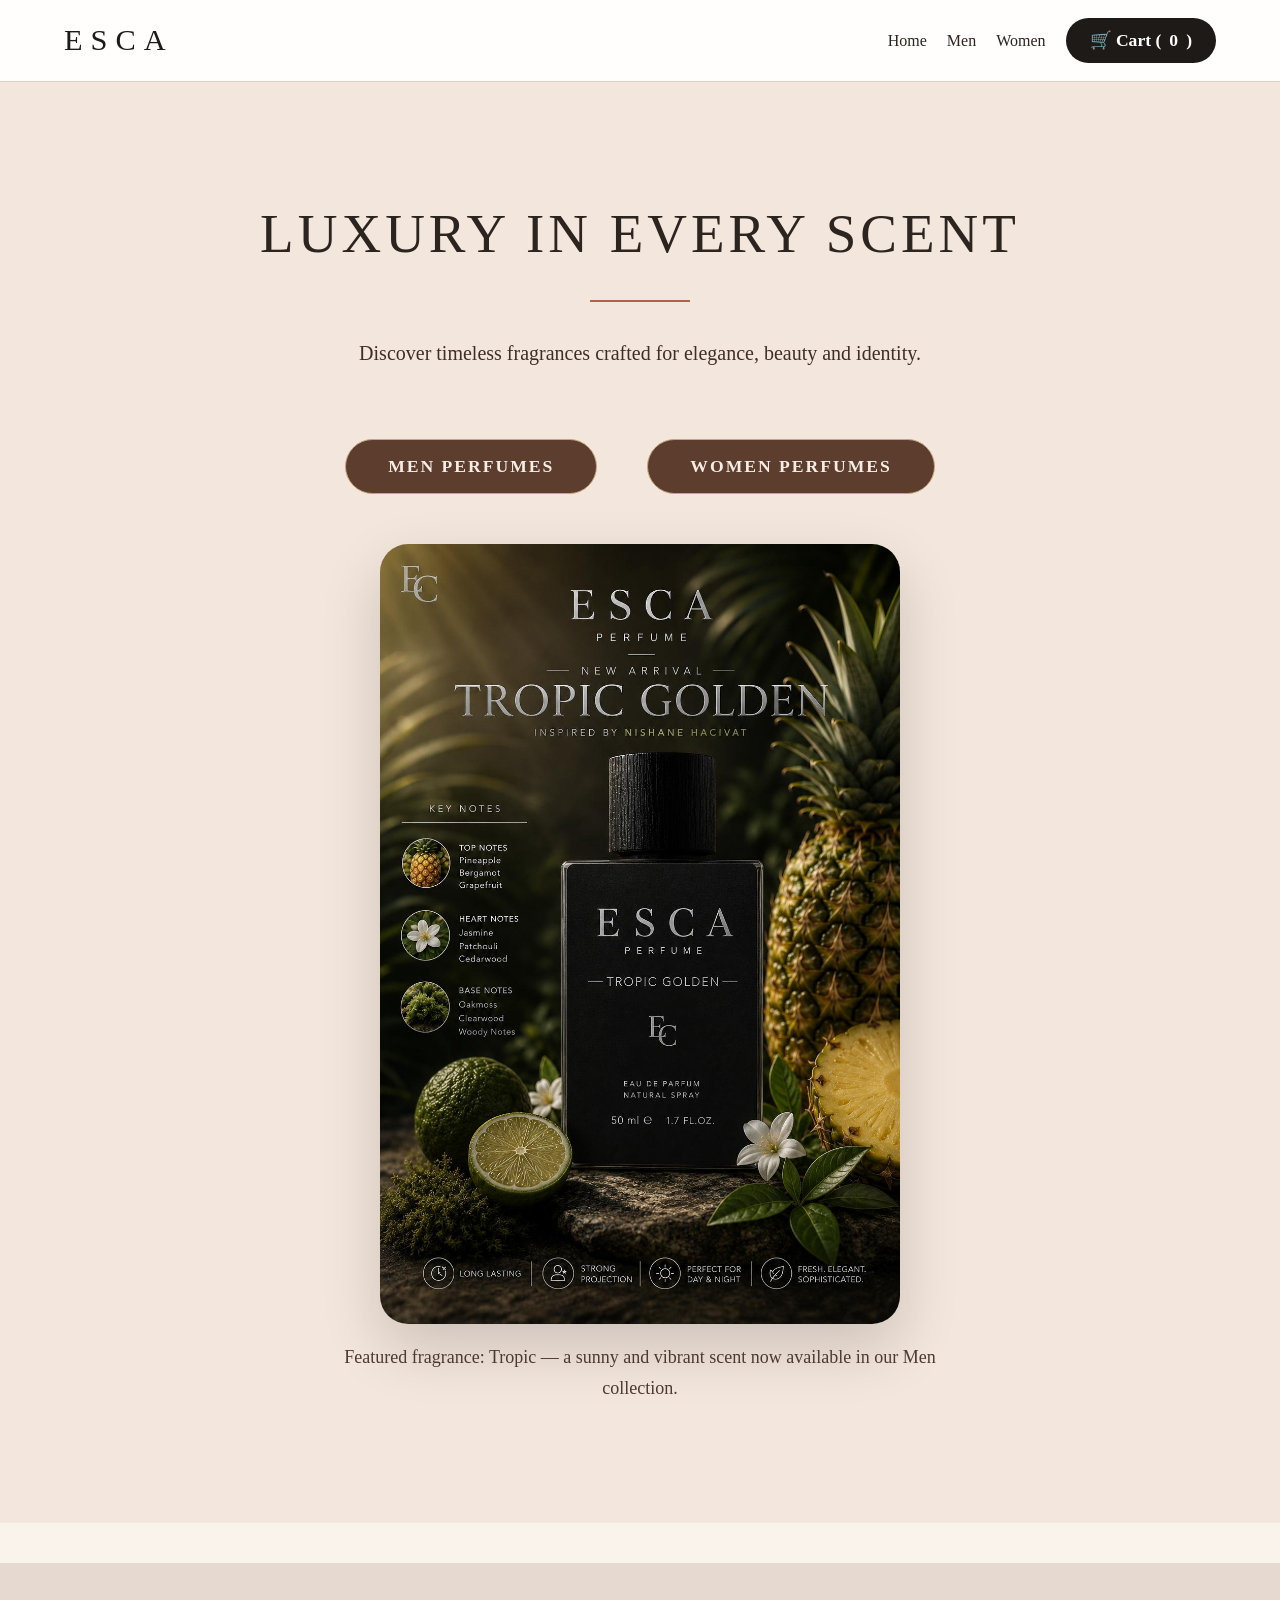
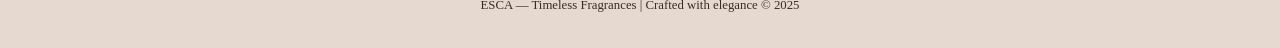
==== index.html @ eadca5fd "Add files via upload" ====
<!DOCTYPE html>
<html lang="en">
<head>
    <meta charset="UTF-8">
    <meta name="viewport" content="width=device-width, initial-scale=1.0, user-scalable=yes">
    <title>ESCA Perfumes | Luxury Scents</title>
    <link rel="stylesheet" href="style.css">
</head>
<body>

<header>
    <h1><span id="admin-trigger" style="cursor: default; user-select: none;">ESCA</span></h1>
    <nav>
        <a href="index.html">Home</a>
        <a href="men.html">Men</a>
        <a href="women.html">Women</a>
        <button id="cart-btn">🛒 Cart (<span id="cart-count">0</span>)</button>
    </nav>
</header>

<main>
    <section class="home">
        <h2>LUXURY IN EVERY SCENT</h2>
        <div class="line"></div>
        <p>Discover timeless fragrances crafted for elegance, beauty and identity.</p>
        <div class="home-buttons">
            <a href="men.html"><button>MEN PERFUMES</button></a>
            <a href="women.html"><button>WOMEN PERFUMES</button></a>
        </div>
        <div class="featured-image-container">
            <img src="tropic.jpg" alt="Tropic perfume" class="featured-image">
            <p>Featured fragrance: Tropic — a sunny and vibrant scent now available in our Men collection.</p>
        </div>
    </section>
</main>

<footer>
    <p>ESCA — Timeless Fragrances | Crafted with elegance © 2025</p>
</footer>

<!-- MODAL (PRODUCT LARGE POPUP) -->
<div id="productModal" class="modal-overlay">
    <div class="product-modal">
        <div class="modal-close" id="closeModalBtn">✕</div>
        <div class="modal-inner">
            <div class="modal-image">
                <img id="modalImg" src="" alt="perfume">
            </div>
            <div class="modal-details">
                <h2 id="modalTitle"></h2>
                <div class="price-badge" id="modalPriceHint">Select size</div>
                <div class="size-selector">
                    <button class="size-btn" id="size50Btn">50 ML — </button>
                    <button class="size-btn" id="size100Btn">100 ML — </button>
                </div>
                <div class="fragrance-notes" id="fragranceNotesBox">
                    <h4>✨ Fragrance notes</h4>
                    <p id="notesText">Experience the signature ESCA blend. Top, heart & base notes carefully selected.</p>
                </div>
            </div>
        </div>
    </div>
</div>

<!-- CART SIDEBAR -->
<div id="cartSidebar" class="cart-sidebar">
    <div class="cart-header">
        <h2>Your Cart</h2>
        <span class="close-cart" id="closeCartSidebarBtn">✕</span>
    </div>
    <ul id="cartList"></ul>
    <div class="cart-total">
        <span>Total:</span>
        <span id="cartTotal">0</span>
        <span>L.E</span>
    </div>
    
    <!-- حقول بيانات العميل -->
    <div class="customer-info">
        <h3>📋 Delivery Details</h3>
        <input type="text" id="customerName" placeholder="Full Name" class="cart-input">
        <input type="tel" id="customerPhone" placeholder="Phone Number" class="cart-input">
        <textarea id="customerAddress" placeholder="Full Address (Street, City, Building)" rows="3" class="cart-input"></textarea>
    </div>
    
    <button class="place-order-btn" id="OrderBtn"> Place Order </button>
</div>
<!-- 1. استدعاء مكتبات فايربيز الأساسية -->
<script src="https://www.gstatic.com/firebasejs/10.8.0/firebase-app-compat.js"></script>
<script src="https://www.gstatic.com/firebasejs/10.8.0/firebase-firestore-compat.js"></script>

<!-- 2. ربط الفايربيز بمشروعك وتشغيل قاعدة البيانات -->
<script>
  const firebaseConfig = {
    apiKey: "AIzaSyCxBPD-orqHQqcExpM0kJfXnNjss--DFhM",
    authDomain: "esca-d3e5d.firebaseapp.com",
    projectId: "esca-d3e5d",
    storageBucket: "esca-d3e5d.firebasestorage.app",
    messagingSenderId: "375569449165",
    appId: "1:375569449165:web:48f9afd018ecf5d6ca2984",
    measurementId: "G-6FMXDCWFWV"
  };

  // تشغيل الفايربيز بالطريقة العادية (Compat)
  firebase.initializeApp(firebaseConfig);
  // تعريف متغير قاعدة البيانات عشان ملف الـ script يشوفه علطول
  var db = firebase.firestore();
</script>

<!-- 3. ملف الكود بتاعك العادي جداً -->
<script src="script.js"></script>
</body>
</html>
---- style.css ----
* {
    margin: 0;
    padding: 0;
    box-sizing: border-box;
    font-family: 'Segoe UI', 'poppins', 'Times New Roman', serif;
}

body {
    background: #f9f3ec;
    color: #1e1a17;
    scroll-behavior: smooth;
}

::-webkit-scrollbar {
    width: 6px;
}
::-webkit-scrollbar-track {
    background: #e2d5ca;
}
::-webkit-scrollbar-thumb {
    background: #3a2c27;
    border-radius: 8px;
}

/* HEADER */
header {
    display: flex;
    justify-content: space-between;
    align-items: center;
    padding: 18px 5%;
    background: #ffffffdd;
    backdrop-filter: blur(8px);
    position: sticky;
    top: 0;
    z-index: 100;
    border-bottom: 1px solid #e0cfc0;
    flex-wrap: wrap;
}
header h1 {
    font-size: 1.9rem;
    letter-spacing: 8px;
    font-weight: 500;
    color: #1e1a17;
}
nav {
    display: flex;
    align-items: center;
    gap: 20px;
    flex-wrap: wrap;
}
nav a {
    text-decoration: none;
    color: #2c241f;
    font-weight: 500;
    transition: 0.2s;
    font-size: 1rem;
}
nav a:hover {
    color: #b1624b;
    border-bottom: 1px solid #b1624b;
}
#cart-btn, nav button {
    background: #1e1a17;
    border: none;
    padding: 12px 24px;
    border-radius: 40px;
    color: white;
    font-size: 1.1rem;
    cursor: pointer;
    transition: 0.2s;
    display: inline-flex;
    align-items: center;
    gap: 8px;
    font-weight: 600;
}
#cart-btn:hover, nav button:hover {
    background: #b1624b;
    transform: scale(0.97);
}
/* ========================
   HOME PAGE - زي الأول بالضبط
   ======================== */

.home {
    text-align: center;
    padding: 120px 20px;
    background: #f3e6dc;
    min-height: 70vh;
    display: flex;
    flex-direction: column;
    justify-content: center;
}

.home h2 {
    font-size: 55px;
    letter-spacing: 4px;
    font-weight: 500;
    margin-bottom: 20px;
    color: #2c241f;
}

.line {
    width: 100px;
    height: 2px;
    background: #b1624b;
    margin: 15px auto;
}

.home p {
    font-size: 20px;
    width: 600px;
    max-width: 90%;
    margin: 20px auto 40px;
    line-height: 1.6;
    color: #3f2e26;
}

.home-buttons {
    display: flex;
    justify-content: center;
    flex-wrap: wrap;
    gap: 20px;
    margin-top: 20px;
}

.home-buttons button {
    padding: 15px 35px;
    margin: 10px;
    border: 1.5px solid #2c241f;
    background: transparent;
    cursor: pointer;
    font-size: 15px;
    letter-spacing: 2px;
    font-weight: 600;
    transition: 0.3s;
    border-radius: 40px;
    color: #2c241f;
}

.home-buttons button:hover {
    background: #2c241f;
    color: #f3e8dc;
}

.featured-image-container {
    display: flex;
    flex-direction: column;
    align-items: center;
    gap: 18px;
    margin-top: 40px;
}

.featured-image {
    width: min(520px, 100%);
    border-radius: 28px;
    box-shadow: 0 24px 60px rgba(0, 0, 0, 0.16);
    object-fit: cover;
}

.featured-image-container p {
    max-width: 680px;
    color: #4b3a33;
    font-size: 18px;
    line-height: 1.7;
    margin: 0;
}

@keyframes fadeInUp {
    from {
        opacity: 0;
        transform: translateY(30px);
    }
    to {
        opacity: 1;
        transform: translateY(0);
    }
}

/* خط صغير تحت ESCA */
.esca-line {
    width: 120px;
    height: 2px;
    background: #b1624b;
    margin: 20px auto 30px;
}

/* العبارة الجذابة */
.tagline-big {
    margin-bottom: 50px;
}

.tagline-big p {
    font-size: clamp(1.2rem, 5vw, 1.8rem);
    font-style: italic;
    color: #5c3d2e;
    font-weight: 400;
    letter-spacing: 2px;
    max-width: 700px;
    margin: 0 auto;
    line-height: 1.6;
}

/* زراير كبار جنب بعض */
.home-buttons {
    display: flex;
    justify-content: center;
    gap: 30px;
    flex-wrap: wrap;
}

.home-buttons a {
    text-decoration: none;
}

.home-buttons button {
    padding: 18px 50px;
    font-size: 1.1rem;
    font-weight: 700;
    letter-spacing: 3px;
    border: 2px solid #2c241f;
    background: transparent;
    cursor: pointer;
    transition: 0.3s;
    border-radius: 50px;
    color: #2c241f;
    min-width: 220px;
}

.home-buttons button:hover {
    background: #2c241f;
    color: #f3e6dc;
    transform: scale(1.05);
    box-shadow: 0 8px 25px rgba(0,0,0,0.1);
}
/* النجوم */
.stars {
    position: absolute;
    top: 0;
    left: 0;
    width: 100%;
    height: 100%;
    pointer-events: none;
    overflow: hidden;
    z-index: 1;
}

.star {
    position: absolute;
    background: #c4a77d;
    border-radius: 50%;
    animation: twinkle 3s infinite ease-in-out;
}

.star.gold {
    background: #d4af37;
    box-shadow: 0 0 6px #d4af37;
}

@keyframes twinkle {
    0%, 100% { opacity: 0.15; transform: scale(1); }
    50% { opacity: 0.7; transform: scale(1.2); }
}

.home-content {
    position: relative;
    z-index: 2;
    padding: 40px 20px;
}

/* كلمة ESCA - كبيرة وحروف متفرقة */
.esca-title {
    display: flex;
    justify-content: center;
    gap: 35px;
    margin-bottom: 40px;
    flex-wrap: wrap;
}

.letter {
    font-size: clamp(5rem, 20vw, 12rem);
    font-weight: 900;
    background: linear-gradient(135deg, #8b6914, #c4a77d, #d4af37, #8b5e3c);
    background-size: 300% 300%;
    -webkit-background-clip: text;
    background-clip: text;
    color: transparent;
    animation: letterGlow 3s ease infinite, float 2s ease-in-out infinite;
    display: inline-block;
    letter-spacing: 20px;
}

@keyframes letterGlow {
    0%, 100% { filter: drop-shadow(0 0 3px #c4a77d); }
    50% { filter: drop-shadow(0 0 20px #d4af37); }
}

@keyframes float {
    0%, 100% { transform: translateY(0px); }
    50% { transform: translateY(-12px); }
}

.letter:nth-child(1) { animation-delay: 0s; }
.letter:nth-child(2) { animation-delay: 0.1s; }
.letter:nth-child(3) { animation-delay: 0.2s; }
.letter:nth-child(4) { animation-delay: 0.3s; }

/* السطر العلوي */
.tagline {
    margin: 30px 0;
}

.glow {
    font-size: 1.3rem;
    letter-spacing: 5px;
    color: #8b5e3c;
    text-shadow: 0 0 8px #d4af37;
    animation: pulseGlow 2s ease infinite;
}

@keyframes pulseGlow {
    0%, 100% { opacity: 0.7; text-shadow: 0 0 3px #c4a77d; }
    50% { opacity: 1; text-shadow: 0 0 15px #d4af37; }
}

/* الجملة */
r-radius: 30px;
/* الجملة - من غير صندوق، أنيق وبسيط */
/* الجملة - خط رفيع تحت */
.hero-quote {
    margin: 50px auto;
    max-width: 800px;
}

.hero-quote p {
    font-size: 1.5rem;
    font-style: italic;
    color: #5c3d2e;
    line-height: 1.8;
    letter-spacing: 1px;
    font-weight: 400;
    border-bottom: 1px solid #c4a77d;
    display: inline-block;
    padding-bottom: 12px;
}


/* زراير الهوم - بنية وكبيرة */
.home .home-buttons button {
    background: #5c3d2e;
    border: 1px solid #c4a77d;
    color: #f5ede4;
    font-weight: 700;
    font-size: 1.1rem;
    padding: 16px 42px;
    letter-spacing: 2px;
    transition: 0.3s;
    border-radius: 50px;
}

.home .home-buttons button:hover {
    background: #c4a77d;
    color: #3d2a1f;
    border-color: #8b6914;
    transform: scale(1.03);
    box-shadow: 0 5px 20px rgba(92, 61, 46, 0.3);
}

/* ========================
   COLLECTION PAGES (men - women)
   ======================== */

.collection {
    text-align: center;
    padding: 50px 5%;
}
.collection h2 {
    font-size: 2rem;
    margin-bottom: 45px;
    font-weight: 500;
    letter-spacing: 2px;
    border-left: 5px solid #b1624b;
    display: inline-block;
    padding-left: 20px;
}
.products-grid {
    display: grid;
    grid-template-columns: repeat(auto-fit, minmax(270px, 1fr));
    gap: 35px;
    max-width: 1400px;
    margin: 0 auto;
}
.perfume-card {
    background: white;
    border-radius: 24px;
    overflow: hidden;
    cursor: pointer;
    transition: all 0.3s ease;
    box-shadow: 0 12px 24px -12px rgba(0,0,0,0.1);
    text-align: center;
    padding-bottom: 20px;
}
.perfume-card:hover {
    transform: translateY(-8px);
    box-shadow: 0 22px 30px -12px rgba(0,0,0,0.2);
}
.perfume-card img {
    width: 100%;
    height: 280px;
    object-fit: cover;
    background: #f7ede4;
    transition: 0.3s;
}
.perfume-card h3 {
    margin: 18px 0 6px;
    font-size: 1.5rem;
    font-weight: 500;
}
.perfume-card span {
    color: #b1624b;
    font-weight: 600;
    font-size: 1rem;
}

/* ========================
   MODAL - LARGE POPUP
   ======================== */

.modal-overlay {
    display: none;
    position: fixed;
    top: 0;
    left: 0;
    width: 100%;
    height: 100%;
    background-color: rgba(0, 0, 0, 0.7);
    backdrop-filter: blur(6px);
    z-index: 1000;
    justify-content: center;
    align-items: center;
}
.product-modal {
    background: #ffffff;
    width: 95%;
    max-width: 1200px;
    max-height: 85vh;
    border-radius: 32px;
    display: flex;
    flex-direction: column;
    overflow-y: auto;
    position: relative;
    animation: fadeSlideUp 0.25s ease;
}
@keyframes fadeSlideUp {
    from {
        opacity: 0;
        transform: translateY(30px);
    }
    to {
        opacity: 1;
        transform: translateY(0);
    }
}
.modal-inner {
    display: flex;
    flex-wrap: wrap;
}
.modal-image {
    flex: 1;
    background: #faf0e8;
    display: flex;
    align-items: center;
    justify-content: center;
    padding: 40px;
}
.modal-image img {
    max-width: 100%;
    max-height: 450px;
    object-fit: contain;
    border-radius: 24px;
    box-shadow: 0 10px 18px rgba(0,0,0,0.1);
}
.modal-details {
    flex: 1.2;
    padding: 35px 40px;
    display: flex;
    flex-direction: column;
    gap: 20px;
    max-height: 80vh;
    overflow-y: auto;
}
.modal-details h2 {
    font-size: 2rem;
    font-weight: 500;
    color: #2c241f;
}
.price-badge {
    background: #f0e2d8;
    display: inline-block;
    padding: 5px 14px;
    border-radius: 40px;
    font-size: 0.9rem;
    font-weight: 600;
    width: fit-content;
}
.size-selector {
    display: flex;
    flex-direction: column;
    gap: 12px;
    margin: 15px 0;
}
.size-btn {
    background: #f4ede8;
    border: 1px solid #cfbfb2;
    padding: 18px 0;
    font-size: 1.2rem;
    font-weight: 700;
    border-radius: 60px;
    cursor: pointer;
    transition: all 0.2s;
    width: 100%;
    color: #2c241f;
}
.size-btn:hover {
    background: #2c241f;
    color: white;
    border-color: #2c241f;
}
.fragrance-notes {
    background: #faf3ed;
    padding: 20px 24px;
    border-radius: 28px;
    margin-top: 10px;
}
.fragrance-notes h4 {
    margin-bottom: 12px;
    font-weight: 600;
    font-size: 1.1rem;
}
.fragrance-notes p {
    font-size: 1rem;
    line-height: 1.6;
    color: #4b3a30;
    white-space: pre-wrap;
    word-break: break-word;
}
.modal-close {
    position: absolute;
    top: 18px;
    right: 24px;
    font-size: 32px;
    background: white;
    width: 42px;
    height: 42px;
    border-radius: 30px;
    display: flex;
    align-items: center;
    justify-content: center;
    cursor: pointer;
    box-shadow: 0 4px 12px rgba(0,0,0,0.1);
    transition: 0.2s;
    z-index: 10;
}
.modal-close:hover {
    background: #f0e0d4;
    transform: rotate(90deg);
}

/* ========================
   CART SIDEBAR
   ======================== */

.cart-sidebar {
    position: fixed;
    top: 0;
    right: -420px;
    width: 380px;
    max-width: 85vw;
    height: 100%;
    background: white;
    box-shadow: -8px 0 28px rgba(0,0,0,0.2);
    z-index: 1100;
    transition: right 0.35s cubic-bezier(0.2, 0.9, 0.4, 1.1);
    display: flex;
    flex-direction: column;
    padding: 20px;
}
.cart-sidebar.show {
    right: 0;
}
.cart-header {
    display: flex;
    justify-content: space-between;
    align-items: center;
    border-bottom: 1px solid #ddd;
    padding-bottom: 12px;
}
.cart-header h2 {
    font-size: 1.7rem;
}
.close-cart {
    font-size: 32px;
    cursor: pointer;
}
#cartList {
    list-style: none;
    flex: 1;
    overflow-y: auto;
    margin: 20px 0;
    padding-right: 6px;
}

/* CART ITEM STYLES */
.cart-item {
    display: flex;
    justify-content: space-between;
    align-items: center;
    flex-wrap: wrap;
    gap: 10px;
    background: #faf3ed;
    margin-bottom: 12px;
    padding: 12px 15px;
    border-radius: 20px;
}
.cart-item-info {
    flex: 2;
}
.cart-item-name {
    font-weight: 700;
    font-size: 0.9rem;
    color: #2c241f;
}
.cart-item-size {
    font-size: 0.7rem;
    color: #b1624b;
}
.cart-item-price {
    font-size: 0.8rem;
    font-weight: 600;
    margin-top: 4px;
}
.cart-item-controls {
    display: flex;
    align-items: center;
    gap: 8px;
}
.qty-btn {
    width: 38px;
    height: 38px;
    border-radius: 50%;
    border: none;
    background: #e0cfc0;
    font-size: 1.4rem;
    font-weight: bold;
    cursor: pointer;
    transition: 0.2s;
}
.qty-btn:hover {
    background: #b1624b;
    color: white;
}
.cart-item-qty {
    font-weight: 700;
    font-size: 1rem;
    min-width: 25px;
    text-align: center;
}
.remove-btn {
    background: none;
    border: none;
    font-size: 1.2rem;
    cursor: pointer;
    padding: 5px 8px;
    border-radius: 50%;
    transition: 0.2s;
}
.remove-btn:hover {
    background: #e0cfc0;
}

/* سعر إجمالي الكارت */
.cart-total {
    display: flex;
    justify-content: space-between;
    align-items: center;
    padding: 15px 0;
    margin-top: 10px;
    border-top: 2px solid #e0cfc0;
    font-size: 1.2rem;
    font-weight: 700;
}
.cart-total span:first-child {
    font-size: 1rem;
    font-weight: 600;
}
.cart-total span:nth-child(2) {
    font-size: 1.3rem;
    color: #b1624b;
}

.place-order-btn {
    background: #1e1a17;
    border: none;
    padding: 18px;
    color: white;
    font-weight: 700;
    border-radius: 60px;
    font-size: 1.1rem;
    cursor: pointer;
    margin-top: 12px;
}
.empty-cart-msg {
    text-align: center;
    color: #8f7a6b;
    padding: 30px 0;
}
footer {
    text-align: center;
    padding: 35px;
    background: #e6d9cf;
    margin-top: 40px;
    color: #3b2c23;
    font-size: 0.8rem;
}

@media (max-width: 700px) {
    .modal-inner {
        flex-direction: column;
    }
    .modal-image {
        padding: 20px;
    }
    .modal-details {
        padding: 20px;
    }
    header {
        flex-direction: column;
        gap: 12px;
    }
}
/* Customer Info Form */
.customer-info {
    margin: 15px 0;
    padding: 15px 0;
    border-top: 1px solid #e0cfc0;
    border-bottom: 1px solid #e0cfc0;
}

.customer-info h3 {
    font-size: 1rem;
    margin-bottom: 12px;
    color: #5c3d2e;
    text-align: center;
}

.cart-input {
    width: 100%;
    padding: 12px;
    margin-bottom: 10px;
    border: 1px solid #e0cfc0;
    border-radius: 12px;
    font-size: 0.9rem;
    background: #fefaf5;
    box-sizing: border-box;
}

.cart-input:focus {
    outline: none;
    border-color: #b1624b;
}
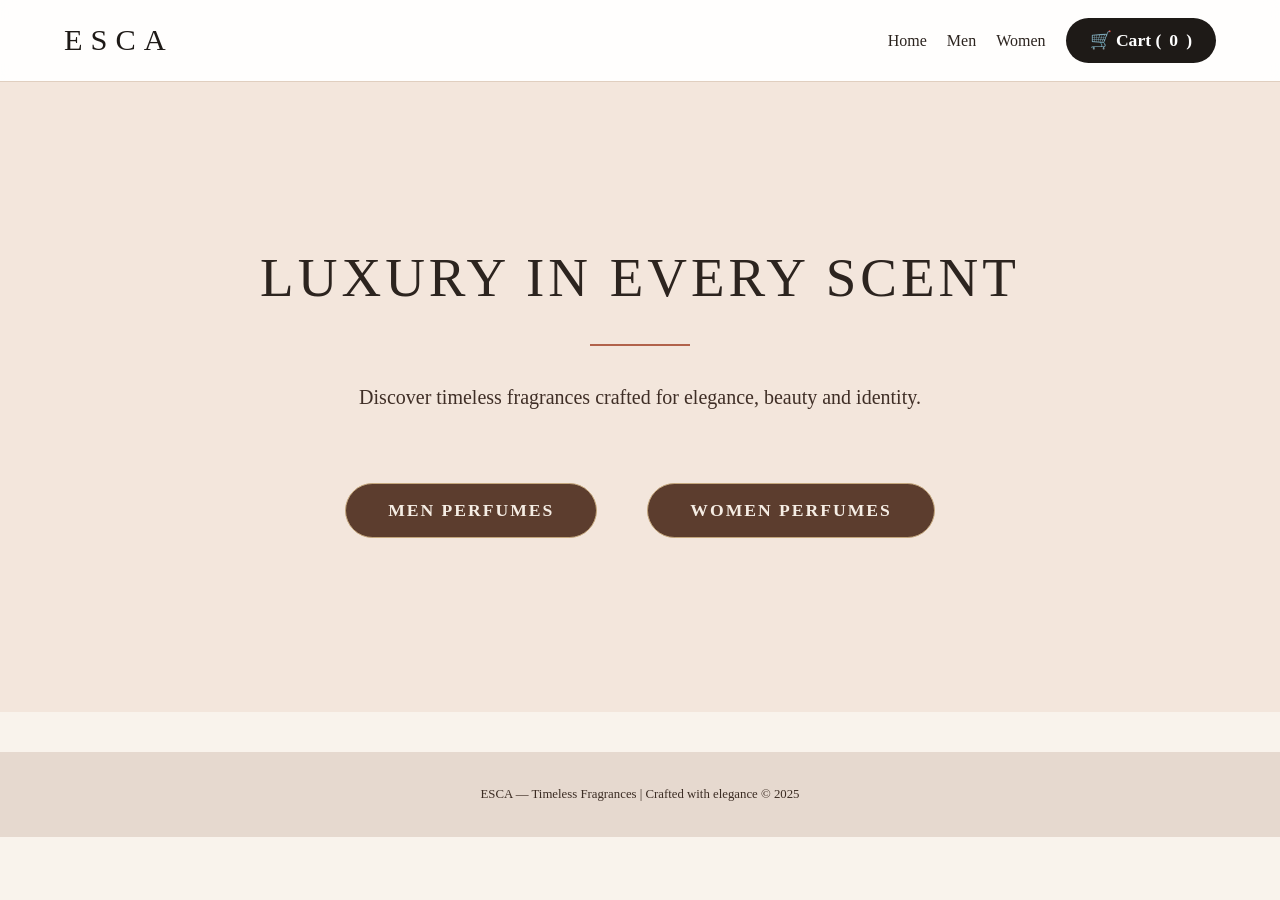
==== commit 94933ccd: "Add files via upload" ====
--- a/index.html
+++ b/index.html
@@ -26,10 +26,6 @@
         <div class="home-buttons">
             <a href="men.html"><button>MEN PERFUMES</button></a>
             <a href="women.html"><button>WOMEN PERFUMES</button></a>
-        </div>
-        <div class="featured-image-container">
-            <img src="tropic.jpg" alt="Tropic perfume" class="featured-image">
-            <p>Featured fragrance: Tropic — a sunny and vibrant scent now available in our Men collection.</p>
         </div>
     </section>
 </main>
--- a/style.css
+++ b/style.css
@@ -140,29 +140,6 @@
 .home-buttons button:hover {
     background: #2c241f;
     color: #f3e8dc;
-}
-
-.featured-image-container {
-    display: flex;
-    flex-direction: column;
-    align-items: center;
-    gap: 18px;
-    margin-top: 40px;
-}
-
-.featured-image {
-    width: min(520px, 100%);
-    border-radius: 28px;
-    box-shadow: 0 24px 60px rgba(0, 0, 0, 0.16);
-    object-fit: cover;
-}
-
-.featured-image-container p {
-    max-width: 680px;
-    color: #4b3a33;
-    font-size: 18px;
-    line-height: 1.7;
-    margin: 0;
 }
 
 @keyframes fadeInUp {
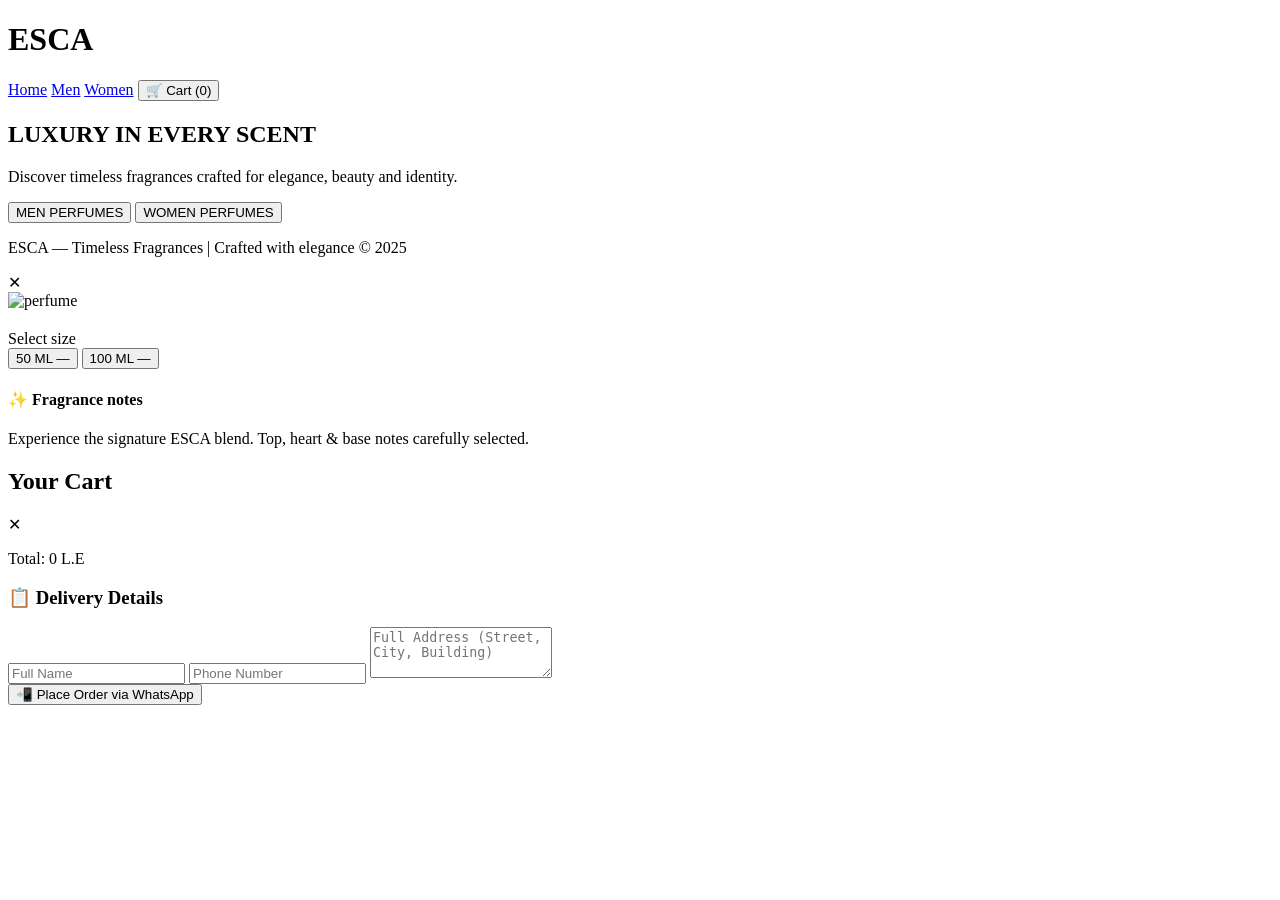
==== commit f5641c5b: "Add files via upload" ====
--- a/index.html
+++ b/index.html
@@ -79,7 +79,7 @@
         <textarea id="customerAddress" placeholder="Full Address (Street, City, Building)" rows="3" class="cart-input"></textarea>
     </div>
     
-    <button class="place-order-btn" id="OrderBtn"> Place Order </button>
+    <button class="place-order-btn" id="whatsappOrderBtn">📲 Place Order via WhatsApp</button>
 </div>
 <!-- 1. استدعاء مكتبات فايربيز الأساسية -->
 <script src="https://www.gstatic.com/firebasejs/10.8.0/firebase-app-compat.js"></script>
@@ -106,4 +106,4 @@
 <!-- 3. ملف الكود بتاعك العادي جداً -->
 <script src="script.js"></script>
 </body>
-</html>
+</html>
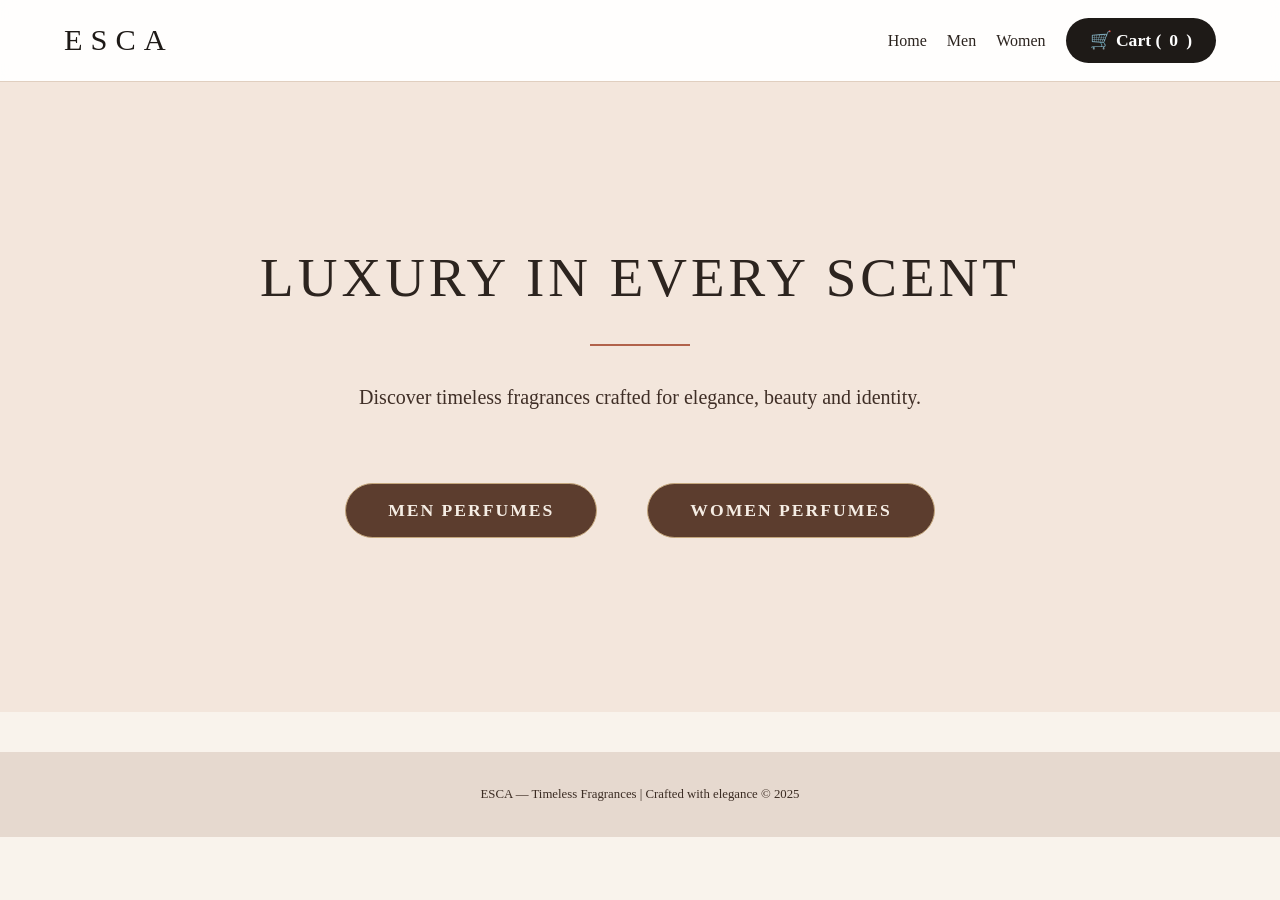
==== commit 4afa04ff: "Update index.html" ====
--- a/index.html
+++ b/index.html
@@ -79,7 +79,7 @@
         <textarea id="customerAddress" placeholder="Full Address (Street, City, Building)" rows="3" class="cart-input"></textarea>
     </div>
     
-    <button class="place-order-btn" id="whatsappOrderBtn">📲 Place Order via WhatsApp</button>
+    <button class="place-order-btn" id="whatsappOrderBtn"> Place Order via</button>
 </div>
 <!-- 1. استدعاء مكتبات فايربيز الأساسية -->
 <script src="https://www.gstatic.com/firebasejs/10.8.0/firebase-app-compat.js"></script>
@@ -106,4 +106,4 @@
 <!-- 3. ملف الكود بتاعك العادي جداً -->
 <script src="script.js"></script>
 </body>
-</html>+</html>
--- a/style.css
+++ b/style.css
@@ -0,0 +1,746 @@
+* {
+    margin: 0;
+    padding: 0;
+    box-sizing: border-box;
+    font-family: 'Segoe UI', 'poppins', 'Times New Roman', serif;
+}
+
+body {
+    background: #f9f3ec;
+    color: #1e1a17;
+    scroll-behavior: smooth;
+}
+
+::-webkit-scrollbar {
+    width: 6px;
+}
+::-webkit-scrollbar-track {
+    background: #e2d5ca;
+}
+::-webkit-scrollbar-thumb {
+    background: #3a2c27;
+    border-radius: 8px;
+}
+
+/* HEADER */
+header {
+    display: flex;
+    justify-content: space-between;
+    align-items: center;
+    padding: 18px 5%;
+    background: #ffffffdd;
+    backdrop-filter: blur(8px);
+    position: sticky;
+    top: 0;
+    z-index: 100;
+    border-bottom: 1px solid #e0cfc0;
+    flex-wrap: wrap;
+}
+header h1 {
+    font-size: 1.9rem;
+    letter-spacing: 8px;
+    font-weight: 500;
+    color: #1e1a17;
+}
+nav {
+    display: flex;
+    align-items: center;
+    gap: 20px;
+    flex-wrap: wrap;
+}
+nav a {
+    text-decoration: none;
+    color: #2c241f;
+    font-weight: 500;
+    transition: 0.2s;
+    font-size: 1rem;
+}
+nav a:hover {
+    color: #b1624b;
+    border-bottom: 1px solid #b1624b;
+}
+#cart-btn, nav button {
+    background: #1e1a17;
+    border: none;
+    padding: 12px 24px;
+    border-radius: 40px;
+    color: white;
+    font-size: 1.1rem;
+    cursor: pointer;
+    transition: 0.2s;
+    display: inline-flex;
+    align-items: center;
+    gap: 8px;
+    font-weight: 600;
+}
+#cart-btn:hover, nav button:hover {
+    background: #b1624b;
+    transform: scale(0.97);
+}
+/* ========================
+   HOME PAGE - زي الأول بالضبط
+   ======================== */
+
+.home {
+    text-align: center;
+    padding: 120px 20px;
+    background: #f3e6dc;
+    min-height: 70vh;
+    display: flex;
+    flex-direction: column;
+    justify-content: center;
+}
+
+.home h2 {
+    font-size: 55px;
+    letter-spacing: 4px;
+    font-weight: 500;
+    margin-bottom: 20px;
+    color: #2c241f;
+}
+
+.line {
+    width: 100px;
+    height: 2px;
+    background: #b1624b;
+    margin: 15px auto;
+}
+
+.home p {
+    font-size: 20px;
+    width: 600px;
+    max-width: 90%;
+    margin: 20px auto 40px;
+    line-height: 1.6;
+    color: #3f2e26;
+}
+
+.home-buttons {
+    display: flex;
+    justify-content: center;
+    flex-wrap: wrap;
+    gap: 20px;
+    margin-top: 20px;
+}
+
+.home-buttons button {
+    padding: 15px 35px;
+    margin: 10px;
+    border: 1.5px solid #2c241f;
+    background: transparent;
+    cursor: pointer;
+    font-size: 15px;
+    letter-spacing: 2px;
+    font-weight: 600;
+    transition: 0.3s;
+    border-radius: 40px;
+    color: #2c241f;
+}
+
+.home-buttons button:hover {
+    background: #2c241f;
+    color: #f3e8dc;
+}
+
+@keyframes fadeInUp {
+    from {
+        opacity: 0;
+        transform: translateY(30px);
+    }
+    to {
+        opacity: 1;
+        transform: translateY(0);
+    }
+}
+
+/* خط صغير تحت ESCA */
+.esca-line {
+    width: 120px;
+    height: 2px;
+    background: #b1624b;
+    margin: 20px auto 30px;
+}
+
+/* العبارة الجذابة */
+.tagline-big {
+    margin-bottom: 50px;
+}
+
+.tagline-big p {
+    font-size: clamp(1.2rem, 5vw, 1.8rem);
+    font-style: italic;
+    color: #5c3d2e;
+    font-weight: 400;
+    letter-spacing: 2px;
+    max-width: 700px;
+    margin: 0 auto;
+    line-height: 1.6;
+}
+
+/* زراير كبار جنب بعض */
+.home-buttons {
+    display: flex;
+    justify-content: center;
+    gap: 30px;
+    flex-wrap: wrap;
+}
+
+.home-buttons a {
+    text-decoration: none;
+}
+
+.home-buttons button {
+    padding: 18px 50px;
+    font-size: 1.1rem;
+    font-weight: 700;
+    letter-spacing: 3px;
+    border: 2px solid #2c241f;
+    background: transparent;
+    cursor: pointer;
+    transition: 0.3s;
+    border-radius: 50px;
+    color: #2c241f;
+    min-width: 220px;
+}
+
+.home-buttons button:hover {
+    background: #2c241f;
+    color: #f3e6dc;
+    transform: scale(1.05);
+    box-shadow: 0 8px 25px rgba(0,0,0,0.1);
+}
+/* النجوم */
+.stars {
+    position: absolute;
+    top: 0;
+    left: 0;
+    width: 100%;
+    height: 100%;
+    pointer-events: none;
+    overflow: hidden;
+    z-index: 1;
+}
+
+.star {
+    position: absolute;
+    background: #c4a77d;
+    border-radius: 50%;
+    animation: twinkle 3s infinite ease-in-out;
+}
+
+.star.gold {
+    background: #d4af37;
+    box-shadow: 0 0 6px #d4af37;
+}
+
+@keyframes twinkle {
+    0%, 100% { opacity: 0.15; transform: scale(1); }
+    50% { opacity: 0.7; transform: scale(1.2); }
+}
+
+.home-content {
+    position: relative;
+    z-index: 2;
+    padding: 40px 20px;
+}
+
+/* كلمة ESCA - كبيرة وحروف متفرقة */
+.esca-title {
+    display: flex;
+    justify-content: center;
+    gap: 35px;
+    margin-bottom: 40px;
+    flex-wrap: wrap;
+}
+
+.letter {
+    font-size: clamp(5rem, 20vw, 12rem);
+    font-weight: 900;
+    background: linear-gradient(135deg, #8b6914, #c4a77d, #d4af37, #8b5e3c);
+    background-size: 300% 300%;
+    -webkit-background-clip: text;
+    background-clip: text;
+    color: transparent;
+    animation: letterGlow 3s ease infinite, float 2s ease-in-out infinite;
+    display: inline-block;
+    letter-spacing: 20px;
+}
+
+@keyframes letterGlow {
+    0%, 100% { filter: drop-shadow(0 0 3px #c4a77d); }
+    50% { filter: drop-shadow(0 0 20px #d4af37); }
+}
+
+@keyframes float {
+    0%, 100% { transform: translateY(0px); }
+    50% { transform: translateY(-12px); }
+}
+
+.letter:nth-child(1) { animation-delay: 0s; }
+.letter:nth-child(2) { animation-delay: 0.1s; }
+.letter:nth-child(3) { animation-delay: 0.2s; }
+.letter:nth-child(4) { animation-delay: 0.3s; }
+
+/* السطر العلوي */
+.tagline {
+    margin: 30px 0;
+}
+
+.glow {
+    font-size: 1.3rem;
+    letter-spacing: 5px;
+    color: #8b5e3c;
+    text-shadow: 0 0 8px #d4af37;
+    animation: pulseGlow 2s ease infinite;
+}
+
+@keyframes pulseGlow {
+    0%, 100% { opacity: 0.7; text-shadow: 0 0 3px #c4a77d; }
+    50% { opacity: 1; text-shadow: 0 0 15px #d4af37; }
+}
+
+/* الجملة */
+r-radius: 30px;
+/* الجملة - من غير صندوق، أنيق وبسيط */
+/* الجملة - خط رفيع تحت */
+.hero-quote {
+    margin: 50px auto;
+    max-width: 800px;
+}
+
+.hero-quote p {
+    font-size: 1.5rem;
+    font-style: italic;
+    color: #5c3d2e;
+    line-height: 1.8;
+    letter-spacing: 1px;
+    font-weight: 400;
+    border-bottom: 1px solid #c4a77d;
+    display: inline-block;
+    padding-bottom: 12px;
+}
+
+
+/* زراير الهوم - بنية وكبيرة */
+.home .home-buttons button {
+    background: #5c3d2e;
+    border: 1px solid #c4a77d;
+    color: #f5ede4;
+    font-weight: 700;
+    font-size: 1.1rem;
+    padding: 16px 42px;
+    letter-spacing: 2px;
+    transition: 0.3s;
+    border-radius: 50px;
+}
+
+.home .home-buttons button:hover {
+    background: #c4a77d;
+    color: #3d2a1f;
+    border-color: #8b6914;
+    transform: scale(1.03);
+    box-shadow: 0 5px 20px rgba(92, 61, 46, 0.3);
+}
+
+/* ========================
+   COLLECTION PAGES (men - women)
+   ======================== */
+
+.collection {
+    text-align: center;
+    padding: 50px 5%;
+}
+.collection h2 {
+    font-size: 2rem;
+    margin-bottom: 45px;
+    font-weight: 500;
+    letter-spacing: 2px;
+    border-left: 5px solid #b1624b;
+    display: inline-block;
+    padding-left: 20px;
+}
+.products-grid {
+    display: grid;
+    grid-template-columns: repeat(auto-fit, minmax(270px, 1fr));
+    gap: 35px;
+    max-width: 1400px;
+    margin: 0 auto;
+}
+.perfume-card {
+    background: white;
+    border-radius: 24px;
+    overflow: hidden;
+    cursor: pointer;
+    transition: all 0.3s ease;
+    box-shadow: 0 12px 24px -12px rgba(0,0,0,0.1);
+    text-align: center;
+    padding-bottom: 20px;
+}
+.perfume-card:hover {
+    transform: translateY(-8px);
+    box-shadow: 0 22px 30px -12px rgba(0,0,0,0.2);
+}
+.perfume-card img {
+    width: 100%;
+    height: 280px;
+    object-fit: cover;
+    background: #f7ede4;
+    transition: 0.3s;
+}
+.perfume-card h3 {
+    margin: 18px 0 6px;
+    font-size: 1.5rem;
+    font-weight: 500;
+}
+.perfume-card span {
+    color: #b1624b;
+    font-weight: 600;
+    font-size: 1rem;
+}
+
+/* ========================
+   MODAL - LARGE POPUP
+   ======================== */
+
+.modal-overlay {
+    display: none;
+    position: fixed;
+    top: 0;
+    left: 0;
+    width: 100%;
+    height: 100%;
+    background-color: rgba(0, 0, 0, 0.7);
+    backdrop-filter: blur(6px);
+    z-index: 1000;
+    justify-content: center;
+    align-items: center;
+}
+.product-modal {
+    background: #ffffff;
+    width: 95%;
+    max-width: 1200px;
+    max-height: 85vh;
+    border-radius: 32px;
+    display: flex;
+    flex-direction: column;
+    overflow-y: auto;
+    position: relative;
+    animation: fadeSlideUp 0.25s ease;
+}
+@keyframes fadeSlideUp {
+    from {
+        opacity: 0;
+        transform: translateY(30px);
+    }
+    to {
+        opacity: 1;
+        transform: translateY(0);
+    }
+}
+.modal-inner {
+    display: flex;
+    flex-wrap: wrap;
+}
+.modal-image {
+    flex: 1;
+    background: #faf0e8;
+    display: flex;
+    align-items: center;
+    justify-content: center;
+    padding: 40px;
+}
+.modal-image img {
+    max-width: 100%;
+    max-height: 450px;
+    object-fit: contain;
+    border-radius: 24px;
+    box-shadow: 0 10px 18px rgba(0,0,0,0.1);
+}
+.modal-details {
+    flex: 1.2;
+    padding: 35px 40px;
+    display: flex;
+    flex-direction: column;
+    gap: 20px;
+    max-height: 80vh;
+    overflow-y: auto;
+}
+.modal-details h2 {
+    font-size: 2rem;
+    font-weight: 500;
+    color: #2c241f;
+}
+.price-badge {
+    background: #f0e2d8;
+    display: inline-block;
+    padding: 5px 14px;
+    border-radius: 40px;
+    font-size: 0.9rem;
+    font-weight: 600;
+    width: fit-content;
+}
+.size-selector {
+    display: flex;
+    flex-direction: column;
+    gap: 12px;
+    margin: 15px 0;
+}
+.size-btn {
+    background: #f4ede8;
+    border: 1px solid #cfbfb2;
+    padding: 18px 0;
+    font-size: 1.2rem;
+    font-weight: 700;
+    border-radius: 60px;
+    cursor: pointer;
+    transition: all 0.2s;
+    width: 100%;
+    color: #2c241f;
+}
+.size-btn:hover {
+    background: #2c241f;
+    color: white;
+    border-color: #2c241f;
+}
+.fragrance-notes {
+    background: #faf3ed;
+    padding: 20px 24px;
+    border-radius: 28px;
+    margin-top: 10px;
+}
+.fragrance-notes h4 {
+    margin-bottom: 12px;
+    font-weight: 600;
+    font-size: 1.1rem;
+}
+.fragrance-notes p {
+    font-size: 1rem;
+    line-height: 1.6;
+    color: #4b3a30;
+    white-space: pre-wrap;
+    word-break: break-word;
+}
+.modal-close {
+    position: absolute;
+    top: 18px;
+    right: 24px;
+    font-size: 32px;
+    background: white;
+    width: 42px;
+    height: 42px;
+    border-radius: 30px;
+    display: flex;
+    align-items: center;
+    justify-content: center;
+    cursor: pointer;
+    box-shadow: 0 4px 12px rgba(0,0,0,0.1);
+    transition: 0.2s;
+    z-index: 10;
+}
+.modal-close:hover {
+    background: #f0e0d4;
+    transform: rotate(90deg);
+}
+
+/* ========================
+   CART SIDEBAR
+   ======================== */
+
+.cart-sidebar {
+    position: fixed;
+    top: 0;
+    right: -420px;
+    width: 380px;
+    max-width: 85vw;
+    height: 100%;
+    background: white;
+    box-shadow: -8px 0 28px rgba(0,0,0,0.2);
+    z-index: 1100;
+    transition: right 0.35s cubic-bezier(0.2, 0.9, 0.4, 1.1);
+    display: flex;
+    flex-direction: column;
+    padding: 20px;
+}
+.cart-sidebar.show {
+    right: 0;
+}
+.cart-header {
+    display: flex;
+    justify-content: space-between;
+    align-items: center;
+    border-bottom: 1px solid #ddd;
+    padding-bottom: 12px;
+}
+.cart-header h2 {
+    font-size: 1.7rem;
+}
+.close-cart {
+    font-size: 32px;
+    cursor: pointer;
+}
+#cartList {
+    list-style: none;
+    flex: 1;
+    overflow-y: auto;
+    margin: 20px 0;
+    padding-right: 6px;
+}
+
+/* CART ITEM STYLES */
+.cart-item {
+    display: flex;
+    justify-content: space-between;
+    align-items: center;
+    flex-wrap: wrap;
+    gap: 10px;
+    background: #faf3ed;
+    margin-bottom: 12px;
+    padding: 12px 15px;
+    border-radius: 20px;
+}
+.cart-item-info {
+    flex: 2;
+}
+.cart-item-name {
+    font-weight: 700;
+    font-size: 0.9rem;
+    color: #2c241f;
+}
+.cart-item-size {
+    font-size: 0.7rem;
+    color: #b1624b;
+}
+.cart-item-price {
+    font-size: 0.8rem;
+    font-weight: 600;
+    margin-top: 4px;
+}
+.cart-item-controls {
+    display: flex;
+    align-items: center;
+    gap: 8px;
+}
+.qty-btn {
+    width: 38px;
+    height: 38px;
+    border-radius: 50%;
+    border: none;
+    background: #e0cfc0;
+    font-size: 1.4rem;
+    font-weight: bold;
+    cursor: pointer;
+    transition: 0.2s;
+}
+.qty-btn:hover {
+    background: #b1624b;
+    color: white;
+}
+.cart-item-qty {
+    font-weight: 700;
+    font-size: 1rem;
+    min-width: 25px;
+    text-align: center;
+}
+.remove-btn {
+    background: none;
+    border: none;
+    font-size: 1.2rem;
+    cursor: pointer;
+    padding: 5px 8px;
+    border-radius: 50%;
+    transition: 0.2s;
+}
+.remove-btn:hover {
+    background: #e0cfc0;
+}
+
+/* سعر إجمالي الكارت */
+.cart-total {
+    display: flex;
+    justify-content: space-between;
+    align-items: center;
+    padding: 15px 0;
+    margin-top: 10px;
+    border-top: 2px solid #e0cfc0;
+    font-size: 1.2rem;
+    font-weight: 700;
+}
+.cart-total span:first-child {
+    font-size: 1rem;
+    font-weight: 600;
+}
+.cart-total span:nth-child(2) {
+    font-size: 1.3rem;
+    color: #b1624b;
+}
+
+.place-order-btn {
+    background: #1e1a17;
+    border: none;
+    padding: 18px;
+    color: white;
+    font-weight: 700;
+    border-radius: 60px;
+    font-size: 1.1rem;
+    cursor: pointer;
+    margin-top: 12px;
+}
+.empty-cart-msg {
+    text-align: center;
+    color: #8f7a6b;
+    padding: 30px 0;
+}
+footer {
+    text-align: center;
+    padding: 35px;
+    background: #e6d9cf;
+    margin-top: 40px;
+    color: #3b2c23;
+    font-size: 0.8rem;
+}
+
+@media (max-width: 700px) {
+    .modal-inner {
+        flex-direction: column;
+    }
+    .modal-image {
+        padding: 20px;
+    }
+    .modal-details {
+        padding: 20px;
+    }
+    header {
+        flex-direction: column;
+        gap: 12px;
+    }
+}
+/* Customer Info Form */
+.customer-info {
+    margin: 15px 0;
+    padding: 15px 0;
+    border-top: 1px solid #e0cfc0;
+    border-bottom: 1px solid #e0cfc0;
+}
+
+.customer-info h3 {
+    font-size: 1rem;
+    margin-bottom: 12px;
+    color: #5c3d2e;
+    text-align: center;
+}
+
+.cart-input {
+    width: 100%;
+    padding: 12px;
+    margin-bottom: 10px;
+    border: 1px solid #e0cfc0;
+    border-radius: 12px;
+    font-size: 0.9rem;
+    background: #fefaf5;
+    box-sizing: border-box;
+}
+
+.cart-input:focus {
+    outline: none;
+    border-color: #b1624b;
+}
